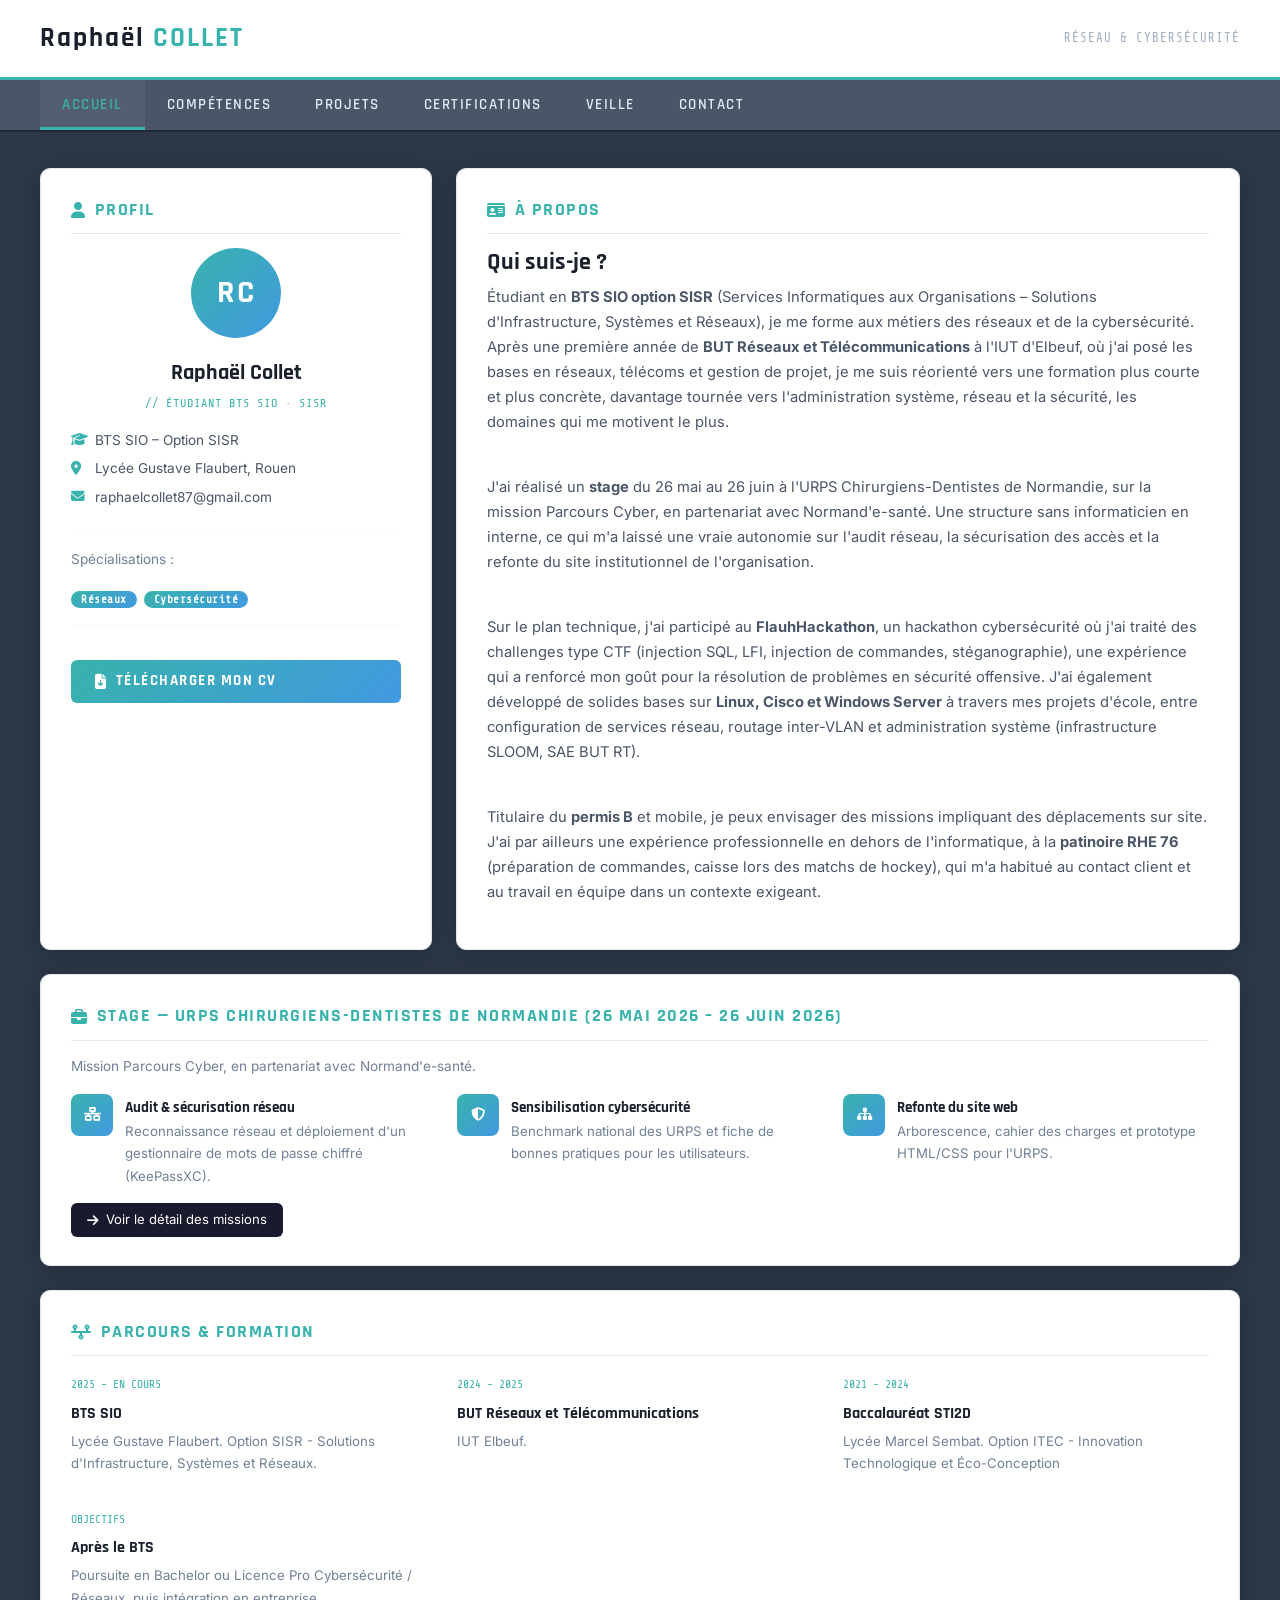
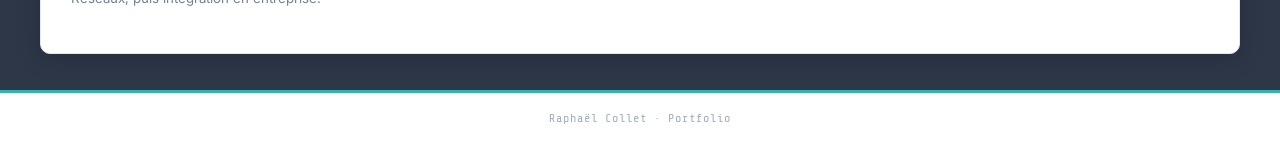
==== index.html @ 8159645d "Ajout initial du portfolio" ====
<!DOCTYPE html>
<html lang="fr">
<head>
  <meta charset="UTF-8">
  <meta name="viewport" content="width=device-width, initial-scale=1.0">
  <title>Raphaël COLLET — Réseau & Cybersécurité</title>
  <meta name="description" content="Portfolio de Raphaël COLLET, étudiant BTS SIO option SISR à Rouen : réseaux, cybersécurité, parcours, stage, projets et veille technologique.">
  <meta property="og:type" content="website">
  <meta property="og:site_name" content="Portfolio Raphaël COLLET">
  <meta property="og:title" content="Raphaël COLLET — Réseau & Cybersécurité">
  <meta property="og:description" content="Étudiant BTS SIO option SISR à Rouen, spécialisé en réseaux et cybersécurité. Parcours, stage, projets et veille technologique.">
  <meta property="og:image" content="og-image.png">
  <meta name="twitter:card" content="summary_large_image">
  <link rel="icon" type="image/svg+xml" href="favicon.svg">
  <link rel="stylesheet" href="https://cdn.jsdelivr.net/npm/bootstrap@5.3.3/dist/css/bootstrap.min.css">
  <link rel="stylesheet" href="https://cdnjs.cloudflare.com/ajax/libs/font-awesome/6.5.0/css/all.min.css">
  <link rel="stylesheet" href="css/style.css">
</head>
<body>

<header>
  <div class="logo-name">Raphaël <span>COLLET</span></div>
  <div class="header-tag">RÉSEAU & CYBERSÉCURITÉ</div>
</header>

<nav>
  <a href="index.html" class="active">Accueil</a>
  <a href="competences.html">Compétences</a>
  <a href="projets.html">Projets</a>
  <a href="#">Certifications</a>
  <a href="veille.html">Veille</a>
  <a href="contact.html">Contact</a>
</nav>

<main>
  <div class="grid-layout layout-home">

    <div class="card">
      <div class="card-title"><i class="fa-solid fa-user"></i> Profil</div>
      <div class="profile-avatar">RC</div>
      <div class="profile-name">Raphaël Collet</div>
      <div class="profile-role">// ÉTUDIANT BTS SIO · SISR</div>

      <div class="profile-info-row">
        <i class="fa-solid fa-graduation-cap"></i>
        BTS SIO – Option SISR
      </div>
      <div class="profile-info-row">
        <i class="fa-solid fa-location-dot"></i>
        Lycée Gustave Flaubert, Rouen
      </div>
      
      <div class="profile-info-row">
        <i class="fa-solid fa-envelope"></i>
        raphaelcollet87@gmail.com
      </div>

      <hr style="margin: 16px 0; border-color: #e2e8f0;">
      <p style="font-size:0.85rem; color:#718096; margin-bottom:14px;">Spécialisations :</p>
      <div>
        <span class="badge">Réseaux</span>
        <span class="badge">Cybersécurité</span>
      </div>
      <hr style="margin: 16px 0; border-color: #e2e8f0;">
      <a href="contact.html#cv" class="btn-cv"><i class="fa-solid fa-file-arrow-down"></i> Télécharger mon CV</a>
    </div>

    <div class="card">
      <div class="card-title"><i class="fa-solid fa-id-card"></i> À propos</div>
      <h2>Qui suis-je ?</h2>
      <p>
        Étudiant en <strong>BTS SIO option SISR</strong> (Services Informatiques aux Organisations – Solutions d'Infrastructure, Systèmes et Réseaux), je me forme aux métiers des réseaux et de la cybersécurité. Après une première année de <strong>BUT Réseaux et Télécommunications</strong> à l'IUT d'Elbeuf, où j'ai posé les bases en réseaux, télécoms et gestion de projet, je me suis réorienté vers une formation plus courte et plus concrète, davantage tournée vers l'administration système, réseau et la sécurité, les domaines qui me motivent le plus.
      </p>
      <br>
      <p>
        J'ai réalisé un <strong>stage</strong> du 26 mai au 26 juin à l'URPS Chirurgiens-Dentistes de Normandie, sur la mission Parcours Cyber, en partenariat avec Normand'e-santé. Une structure sans informaticien en interne, ce qui m'a laissé une vraie autonomie sur l'audit réseau, la sécurisation des accès et la refonte du site institutionnel de l'organisation.
      </p>
      <br>
      <p>
        Sur le plan technique, j'ai participé au <strong>FlauhHackathon</strong>, un hackathon cybersécurité où j'ai traité des challenges type CTF (injection SQL, LFI, injection de commandes, stéganographie), une expérience qui a renforcé mon goût pour la résolution de problèmes en sécurité offensive. J'ai également développé de solides bases sur <strong>Linux, Cisco et Windows Server</strong> à travers mes projets d'école, entre configuration de services réseau, routage inter-VLAN et administration système (infrastructure SLOOM, SAE BUT RT).
      </p>
      <br>
      <p>
        Titulaire du <strong>permis B</strong> et mobile, je peux envisager des missions impliquant des déplacements sur site. J'ai par ailleurs une expérience professionnelle en dehors de l'informatique, à la <strong>patinoire RHE 76</strong> (préparation de commandes, caisse lors des matchs de hockey), qui m'a habitué au contact client et au travail en équipe dans un contexte exigeant.
      </p>
    </div>

    <div class="card wide">
      <div class="card-title"><i class="fa-solid fa-briefcase"></i> Stage — URPS Chirurgiens-Dentistes de Normandie (26 mai 2026 – 26 juin 2026)</div>
      <p style="font-size:0.85rem; color:#718096; margin-bottom:16px;">Mission Parcours Cyber, en partenariat avec Normand'e-santé.</p>
      <div class="grid-3" style="gap:20px;">
        <div style="display:flex; align-items:flex-start; gap:12px;">
          <div class="cert-icon" style="font-size:0.85rem;"><i class="fa-solid fa-network-wired"></i></div>
          <div>
            <strong style="font-family:'Rajdhani',sans-serif; font-size:0.95rem;">Audit & sécurisation réseau</strong>
            <p style="font-size:0.83rem; color:#718096; margin:0;">Reconnaissance réseau et déploiement d'un gestionnaire de mots de passe chiffré (KeePassXC).</p>
          </div>
        </div>
        <div style="display:flex; align-items:flex-start; gap:12px;">
          <div class="cert-icon" style="font-size:0.85rem;"><i class="fa-solid fa-shield-halved"></i></div>
          <div>
            <strong style="font-family:'Rajdhani',sans-serif; font-size:0.95rem;">Sensibilisation cybersécurité</strong>
            <p style="font-size:0.83rem; color:#718096; margin:0;">Benchmark national des URPS et fiche de bonnes pratiques pour les utilisateurs.</p>
          </div>
        </div>
        <div style="display:flex; align-items:flex-start; gap:12px;">
          <div class="cert-icon" style="font-size:0.85rem;"><i class="fa-solid fa-sitemap"></i></div>
          <div>
            <strong style="font-family:'Rajdhani',sans-serif; font-size:0.95rem;">Refonte du site web</strong>
            <p style="font-size:0.83rem; color:#718096; margin:0;">Arborescence, cahier des charges et prototype HTML/CSS pour l'URPS.</p>
          </div>
        </div>
      </div>
      <div style="margin-top:16px;">
        <a href="projets.html" style="display:inline-flex; align-items:center; gap:8px; padding:7px 16px; background:#1a1a2e; color:#fff; border-radius:6px; font-size:0.82rem; text-decoration:none;">
          <i class="fa-solid fa-arrow-right"></i> Voir le détail des missions
        </a>
      </div>
    </div>

    <div class="card wide">
      <div class="card-title"><i class="fa-solid fa-timeline"></i> Parcours & Formation</div>
      <div class="grid-3" style="gap:20px; margin-top:6px;">
        <div>
          <div style="font-family:'Share Tech Mono',monospace; font-size:0.72rem; color:var(--accent); margin-bottom:6px;">2025 – EN COURS</div>
          <strong style="font-family:'Rajdhani',sans-serif; font-size:1rem; color:#1a202c;">BTS SIO</strong>
          <p style="font-size:0.83rem; color:#718096; margin-top:4px;">Lycée Gustave Flaubert. Option SISR - Solutions d'Infrastructure, Systèmes et Réseaux.</p>
        </div>
        <div>
          <div style="font-family:'Share Tech Mono',monospace; font-size:0.72rem; color:var(--accent); margin-bottom:6px;">2024 - 2025</div>
          <strong style="font-family:'Rajdhani',sans-serif; font-size:1rem; color:#1a202c;">BUT Réseaux et Télécommunications</strong>
          <p style="font-size:0.83rem; color:#718096; margin-top:4px;">IUT Elbeuf.</p>
        </div>
        <div>
          <div style="font-family:'Share Tech Mono',monospace; font-size:0.72rem; color:var(--accent); margin-bottom:6px;">2021 - 2024</div>
          <strong style="font-family:'Rajdhani',sans-serif; font-size:1rem; color:#1a202c;">Baccalauréat STI2D</strong>
          <p style="font-size:0.83rem; color:#718096; margin-top:4px;">Lycée Marcel Sembat. Option ITEC - Innovation Technologique et Éco-Conception</p>
        </div>
        <div>
          <div style="font-family:'Share Tech Mono',monospace; font-size:0.72rem; color:var(--accent); margin-bottom:6px;">OBJECTIFS</div>
          <strong style="font-family:'Rajdhani',sans-serif; font-size:1rem; color:#1a202c;">Après le BTS</strong>
          <p style="font-size:0.83rem; color:#718096; margin-top:4px;">Poursuite en Bachelor ou Licence Pro Cybersécurité / Réseaux, puis intégration en entreprise.</p>
        </div>
      </div>
    </div>

  </div>
</main>

<footer>
  Raphaël Collet · Portfolio
</footer>

<script src="https://cdn.jsdelivr.net/npm/bootstrap@5.3.3/dist/js/bootstrap.bundle.min.js"></script>
</body>
</html>
---- css/style.css ----
@import url('https://fonts.googleapis.com/css2?family=Share+Tech+Mono&family=Rajdhani:wght@400;500;600;700&family=Inter:wght@300;400;500&display=swap');

:root {
  --bg-dark: #2d3748;
  --bg-darker: #1e2a3a;
  --bg-nav: #4a5568;
  --bg-card: #ffffff;
  --bg-header: #ffffff;
  --accent: #38b2ac;
  --accent2: #4299e1;
  --text-dark: #1a202c;
  --text-light: #e2e8f0;
  --text-muted: #a0aec0;
  --border-card: #e2e8f0;
  --shadow: 0 4px 24px rgba(0,0,0,0.18);
}

*, *::before, *::after {
  box-sizing: border-box;
  margin: 0;
  padding: 0;
}

body {
  font-family: 'Inter', sans-serif;
  background: var(--bg-dark);
  color: var(--text-light);
  min-height: 100vh;
  display: flex;
  flex-direction: column;
}

header {
  background: var(--bg-header);
  color: var(--text-dark);
  padding: 18px 40px;
  display: flex;
  align-items: center;
  justify-content: space-between;
  border-bottom: 3px solid var(--accent);
}

header .logo-name {
  font-family: 'Rajdhani', sans-serif;
  font-weight: 700;
  font-size: 1.7rem;
  letter-spacing: 2px;
  color: var(--text-dark);
}

header .logo-name span {
  color: var(--accent);
}

header .header-tag {
  font-family: 'Share Tech Mono', monospace;
  font-size: 0.78rem;
  color: var(--text-muted);
  letter-spacing: 1px;
}

nav {
  background: var(--bg-nav);
  padding: 0 40px;
  display: flex;
  gap: 0;
  align-items: stretch;
  border-bottom: 2px solid var(--bg-darker);
}

nav a {
  font-family: 'Rajdhani', sans-serif;
  font-weight: 600;
  font-size: 0.92rem;
  letter-spacing: 1.5px;
  text-transform: uppercase;
  color: var(--text-light);
  text-decoration: none;
  padding: 14px 22px;
  position: relative;
  transition: color 0.2s, background 0.2s;
}

nav a::after {
  content: '';
  position: absolute;
  bottom: 0;
  left: 0;
  right: 0;
  height: 3px;
  background: var(--accent);
  transform: scaleX(0);
  transition: transform 0.25s;
}

nav a:hover,
nav a.active {
  color: var(--accent);
  background: rgba(255,255,255,0.05);
}

nav a:hover::after,
nav a.active::after {
  transform: scaleX(1);
}

main {
  flex: 1;
  padding: 36px 40px;
  background: var(--bg-dark);
}

.grid-layout {
  display: grid;
  gap: 24px;
}

.layout-home {
  grid-template-columns: 1fr 2fr;
  grid-template-rows: auto;
}

.layout-skills {
  grid-template-columns: 1fr 1fr;
}

.layout-projects {
  grid-template-columns: 1fr;
}

.layout-certs {
  grid-template-columns: 1fr 1fr;
}

.layout-veille {
  grid-template-columns: 1fr 1fr;
}

.layout-contact {
  grid-template-columns: 1fr 1fr;
}

.grid-2,
.grid-3 {
  display: grid;
}

.grid-2 {
  grid-template-columns: 1fr 1fr;
}

.grid-3 {
  grid-template-columns: 1fr 1fr 1fr;
}

.card {
  background: var(--bg-card);
  color: var(--text-dark);
  border-radius: 10px;
  padding: 28px 30px;
  box-shadow: var(--shadow);
  transition: transform 0.2s, box-shadow 0.2s;
  border: 1px solid var(--border-card);
}

.card:hover {
  transform: translateY(-3px);
  box-shadow: 0 8px 32px rgba(0,0,0,0.22);
}

.card.tall {
  grid-row: span 2;
}

.card.wide {
  grid-column: span 2;
}

.card-title {
  font-family: 'Rajdhani', sans-serif;
  font-weight: 700;
  font-size: 1.1rem;
  letter-spacing: 1.5px;
  text-transform: uppercase;
  color: var(--accent);
  margin-bottom: 14px;
  display: flex;
  align-items: center;
  gap: 8px;
  border-bottom: 1px solid var(--border-card);
  padding-bottom: 10px;
}

.card-title i {
  font-size: 1rem;
}

.card h2 {
  font-family: 'Rajdhani', sans-serif;
  font-weight: 700;
  font-size: 1.5rem;
  color: var(--text-dark);
  margin-bottom: 8px;
}

.card p {
  font-size: 0.92rem;
  line-height: 1.7;
  color: #4a5568;
}

.profile-avatar {
  width: 90px;
  height: 90px;
  border-radius: 50%;
  background: linear-gradient(135deg, var(--accent), var(--accent2));
  display: flex;
  align-items: center;
  justify-content: center;
  font-family: 'Rajdhani', sans-serif;
  font-weight: 700;
  font-size: 2rem;
  color: white;
  margin: 0 auto 18px;
  letter-spacing: 2px;
}

.profile-name {
  font-family: 'Rajdhani', sans-serif;
  font-weight: 700;
  font-size: 1.4rem;
  text-align: center;
  color: var(--text-dark);
  margin-bottom: 4px;
}

.profile-role {
  font-family: 'Share Tech Mono', monospace;
  font-size: 0.75rem;
  color: var(--accent);
  text-align: center;
  letter-spacing: 1px;
  margin-bottom: 18px;
}

.profile-info-row {
  display: flex;
  align-items: center;
  gap: 8px;
  font-size: 0.85rem;
  color: #4a5568;
  margin-bottom: 8px;
}

.profile-info-row i {
  color: var(--accent);
  width: 16px;
}

.badge {
  display: inline-block;
  background: linear-gradient(135deg, var(--accent), var(--accent2));
  color: white;
  font-family: 'Share Tech Mono', monospace;
  font-size: 0.7rem;
  padding: 3px 10px;
  border-radius: 20px;
  margin: 3px 3px 0 0;
  letter-spacing: 0.5px;
}

.skill-item {
  margin-bottom: 14px;
}

.skill-label {
  display: flex;
  justify-content: space-between;
  font-size: 0.85rem;
  color: #4a5568;
  margin-bottom: 5px;
  font-weight: 500;
}

.skill-bar {
  background: #e2e8f0;
  border-radius: 4px;
  height: 7px;
  overflow: hidden;
}

.skill-fill {
  height: 100%;
  border-radius: 4px;
  background: linear-gradient(90deg, var(--accent), var(--accent2));
  transition: width 1s ease;
}

.project-card {
  background: var(--bg-card);
  border-radius: 10px;
  padding: 24px 28px;
  box-shadow: var(--shadow);
  border-left: 4px solid var(--accent);
  margin-bottom: 20px;
  transition: transform 0.2s;
}

.project-card:hover {
  transform: translateX(4px);
}

.project-card h3 {
  font-family: 'Rajdhani', sans-serif;
  font-weight: 700;
  font-size: 1.15rem;
  color: var(--text-dark);
  margin-bottom: 6px;
}

.project-card p {
  font-size: 0.88rem;
  color: #4a5568;
  line-height: 1.6;
  margin-bottom: 12px;
}

.project-tags {
  display: flex;
  flex-wrap: wrap;
  gap: 6px;
}

.tag {
  font-family: 'Share Tech Mono', monospace;
  font-size: 0.7rem;
  background: #ebf8ff;
  color: var(--accent2);
  border: 1px solid #bee3f8;
  border-radius: 4px;
  padding: 2px 8px;
}

.cert-item {
  display: flex;
  align-items: flex-start;
  gap: 14px;
  padding: 14px 0;
  border-bottom: 1px solid #e2e8f0;
}

.cert-item:last-child {
  border-bottom: none;
}

.cert-icon {
  width: 42px;
  height: 42px;
  border-radius: 8px;
  background: linear-gradient(135deg, var(--accent), var(--accent2));
  display: flex;
  align-items: center;
  justify-content: center;
  color: white;
  font-size: 1.1rem;
  flex-shrink: 0;
}

.cert-info h4 {
  font-family: 'Rajdhani', sans-serif;
  font-weight: 700;
  font-size: 0.98rem;
  color: var(--text-dark);
}

.cert-info p {
  font-size: 0.82rem;
  color: #718096;
}

.veille-item {
  padding: 14px 0;
  border-bottom: 1px solid #e2e8f0;
}

.veille-item:last-child {
  border-bottom: none;
}

.veille-date {
  font-family: 'Share Tech Mono', monospace;
  font-size: 0.7rem;
  color: var(--accent);
  margin-bottom: 4px;
}

.veille-item h4 {
  font-family: 'Rajdhani', sans-serif;
  font-weight: 600;
  font-size: 0.95rem;
  color: var(--text-dark);
  margin-bottom: 4px;
}

.veille-item p {
  font-size: 0.83rem;
  color: #4a5568;
  line-height: 1.5;
}

.contact-row {
  display: flex;
  align-items: center;
  gap: 12px;
  padding: 12px 0;
  border-bottom: 1px solid #e2e8f0;
  text-decoration: none;
  color: #4a5568;
  font-size: 0.9rem;
  transition: color 0.2s;
}

.contact-row:last-child {
  border-bottom: none;
}

.contact-row:hover {
  color: var(--accent);
}

.contact-icon {
  width: 36px;
  height: 36px;
  border-radius: 8px;
  background: linear-gradient(135deg, var(--accent), var(--accent2));
  display: flex;
  align-items: center;
  justify-content: center;
  color: white;
  font-size: 0.95rem;
  flex-shrink: 0;
}

.btn-cv {
  display: inline-flex;
  align-items: center;
  gap: 8px;
  margin-top: 18px;
  background: linear-gradient(135deg, var(--accent), var(--accent2));
  color: white;
  font-family: 'Rajdhani', sans-serif;
  font-weight: 700;
  font-size: 0.95rem;
  letter-spacing: 1.5px;
  text-transform: uppercase;
  text-decoration: none;
  padding: 10px 24px;
  border-radius: 6px;
  transition: opacity 0.2s, transform 0.2s;
}

.btn-cv:hover {
  opacity: 0.88;
  transform: translateY(-2px);
}

footer {
  background: var(--bg-header);
  color: var(--text-muted);
  text-align: center;
  padding: 16px 40px;
  font-family: 'Share Tech Mono', monospace;
  font-size: 0.75rem;
  letter-spacing: 1px;
  border-top: 3px solid var(--accent);
}

@media (max-width: 768px) {
  header, nav, main, footer {
    padding-left: 16px;
    padding-right: 16px;
  }
  nav {
    flex-wrap: wrap;
  }
  .layout-home,
  .layout-skills,
  .layout-certs,
  .layout-veille,
  .layout-contact {
    grid-template-columns: 1fr;
  }
  .grid-2,
  .grid-3 {
    grid-template-columns: 1fr;
  }
  .card.tall,
  .card.wide {
    grid-row: unset;
    grid-column: unset;
  }
}
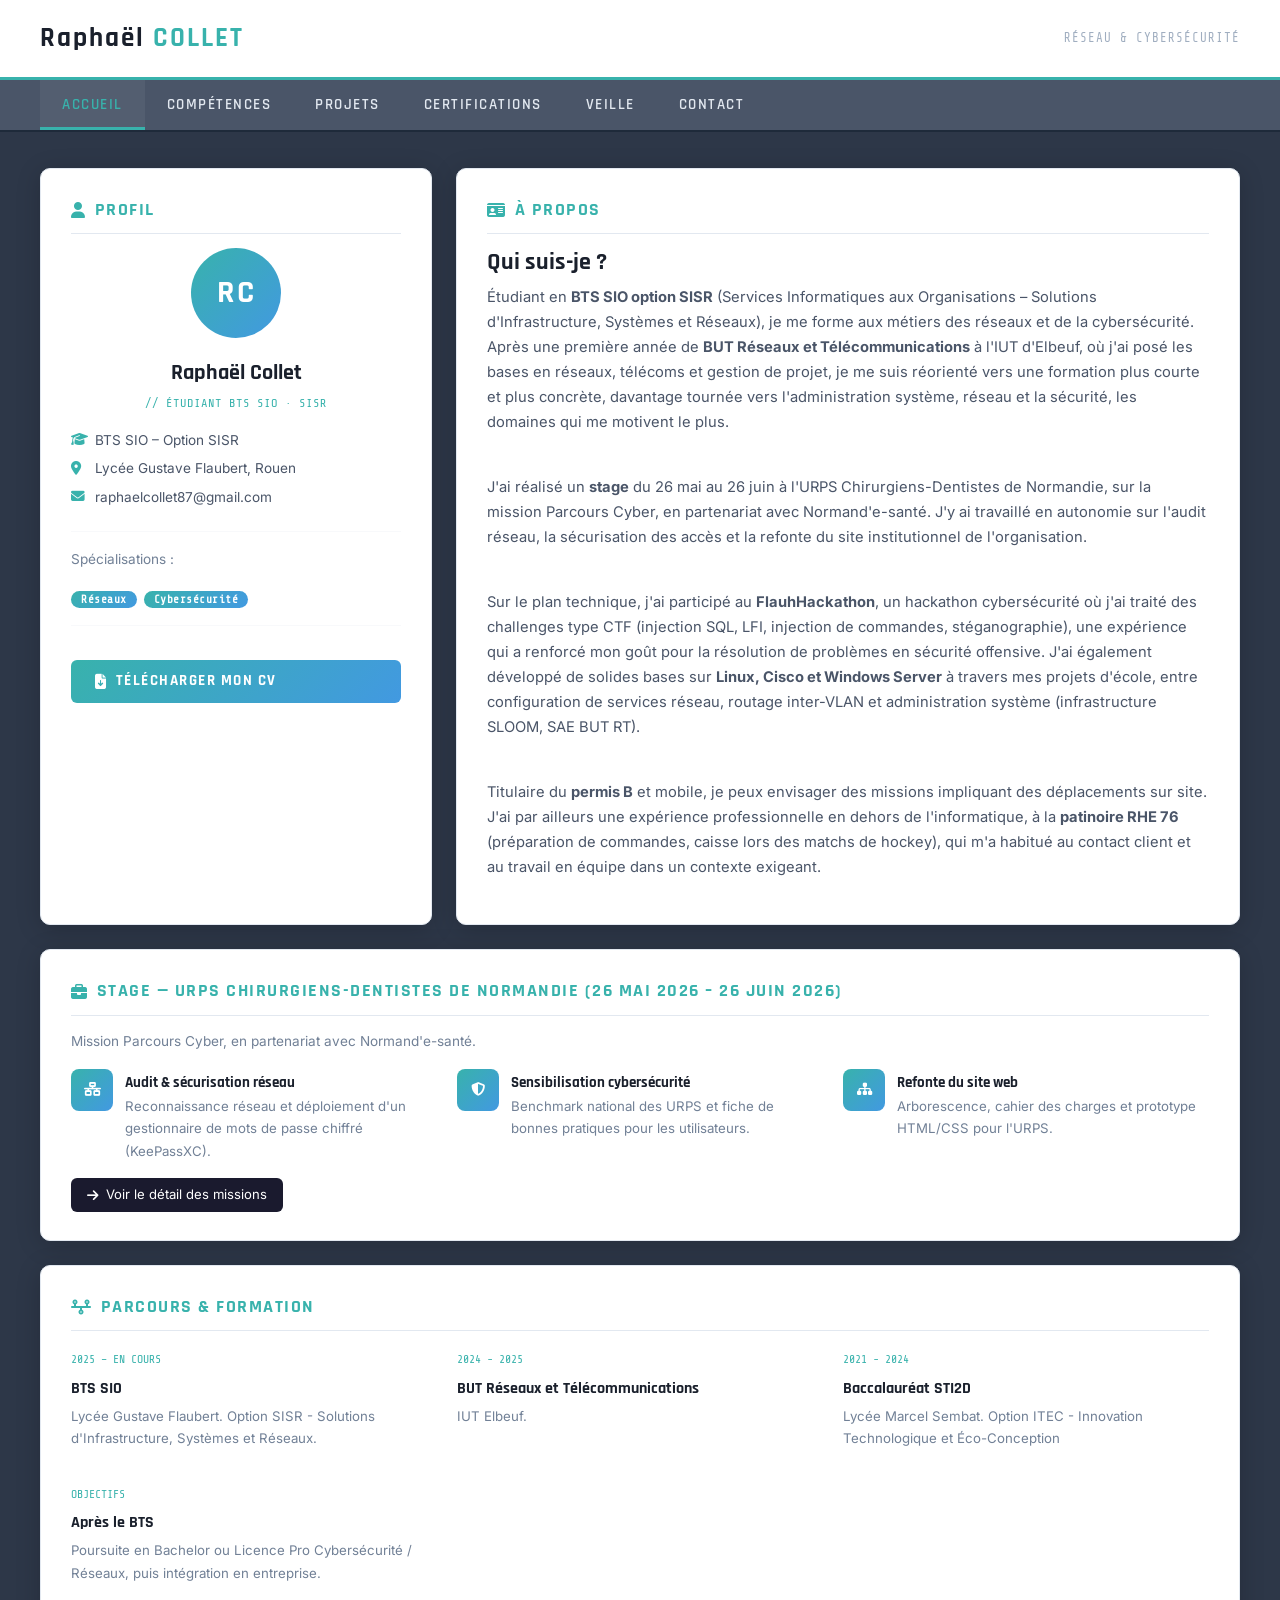
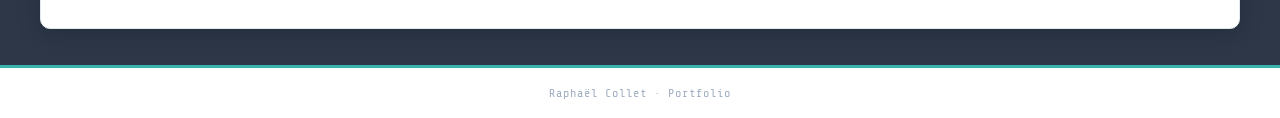
==== commit 32929d2c: "Portfolio : version initiale" ====
--- a/index.html
+++ b/index.html
@@ -27,7 +27,7 @@
   <a href="index.html" class="active">Accueil</a>
   <a href="competences.html">Compétences</a>
   <a href="projets.html">Projets</a>
-  <a href="#">Certifications</a>
+  <a href="certifications.html">Certifications</a>
   <a href="veille.html">Veille</a>
   <a href="contact.html">Contact</a>
 </nav>
@@ -73,7 +73,7 @@
       </p>
       <br>
       <p>
-        J'ai réalisé un <strong>stage</strong> du 26 mai au 26 juin à l'URPS Chirurgiens-Dentistes de Normandie, sur la mission Parcours Cyber, en partenariat avec Normand'e-santé. Une structure sans informaticien en interne, ce qui m'a laissé une vraie autonomie sur l'audit réseau, la sécurisation des accès et la refonte du site institutionnel de l'organisation.
+        J'ai réalisé un <strong>stage</strong> du 26 mai au 26 juin à l'URPS Chirurgiens-Dentistes de Normandie, sur la mission Parcours Cyber, en partenariat avec Normand'e-santé. J'y ai travaillé en autonomie sur l'audit réseau, la sécurisation des accès et la refonte du site institutionnel de l'organisation.
       </p>
       <br>
       <p>
--- a/css/style.css
+++ b/css/style.css
@@ -499,4 +499,33 @@
     grid-row: unset;
     grid-column: unset;
   }
-}+}
+
+/* Styles déplacés depuis certifications.html */
+.inprogress-badge {
+  display: inline-flex;
+  align-items: center;
+  gap: 5px;
+  background: #ebf8ff;
+  border: 1px solid #90cdf4;
+  border-radius: 20px;
+  padding: 3px 10px;
+  font-size: 0.78rem;
+  font-weight: 700;
+  color: #2b6cb0;
+}
+
+/* Styles déplacés depuis veille.html */
+.v-label { font-family:'Share Tech Mono',monospace; font-size:0.7rem; color:var(--accent); margin-bottom:3px; }
+.v-text  { font-size:0.87rem; line-height:1.6; color:#4a5568; margin:0 0 10px; }
+.v-h     { font-family:'Rajdhani',sans-serif; font-weight:700; font-size:0.85rem; letter-spacing:0.8px; text-transform:uppercase; color:var(--accent); margin:16px 0 6px; }
+.v-src   { font-size:0.78rem; color:#718096; line-height:1.9; margin:0; padding-left:18px; }
+
+/* Niveaux de compétences (remplacent les pourcentages) */
+.skill-item .skill-label { align-items: center; gap: 12px; }
+.skill-level { font-family:'Share Tech Mono',monospace; font-size:0.7rem; letter-spacing:0.5px; padding:2px 10px; border-radius:20px; white-space:nowrap; border:1px solid transparent; flex-shrink:0; }
+.skill-level.lvl-1 { background:#edf2f7; color:#4a5568; border-color:#cbd5e0; }
+.skill-level.lvl-2 { background:#ebf8ff; color:#2b6cb0; border-color:#bee3f8; }
+.skill-level.lvl-3 { background:#e6fffa; color:#234e52; border-color:#81e6d9; }
+.skill-legend { display:flex; flex-wrap:wrap; gap:12px 28px; font-size:0.85rem; color:#4a5568; }
+.skill-legend .skill-level { margin-right:8px; }
